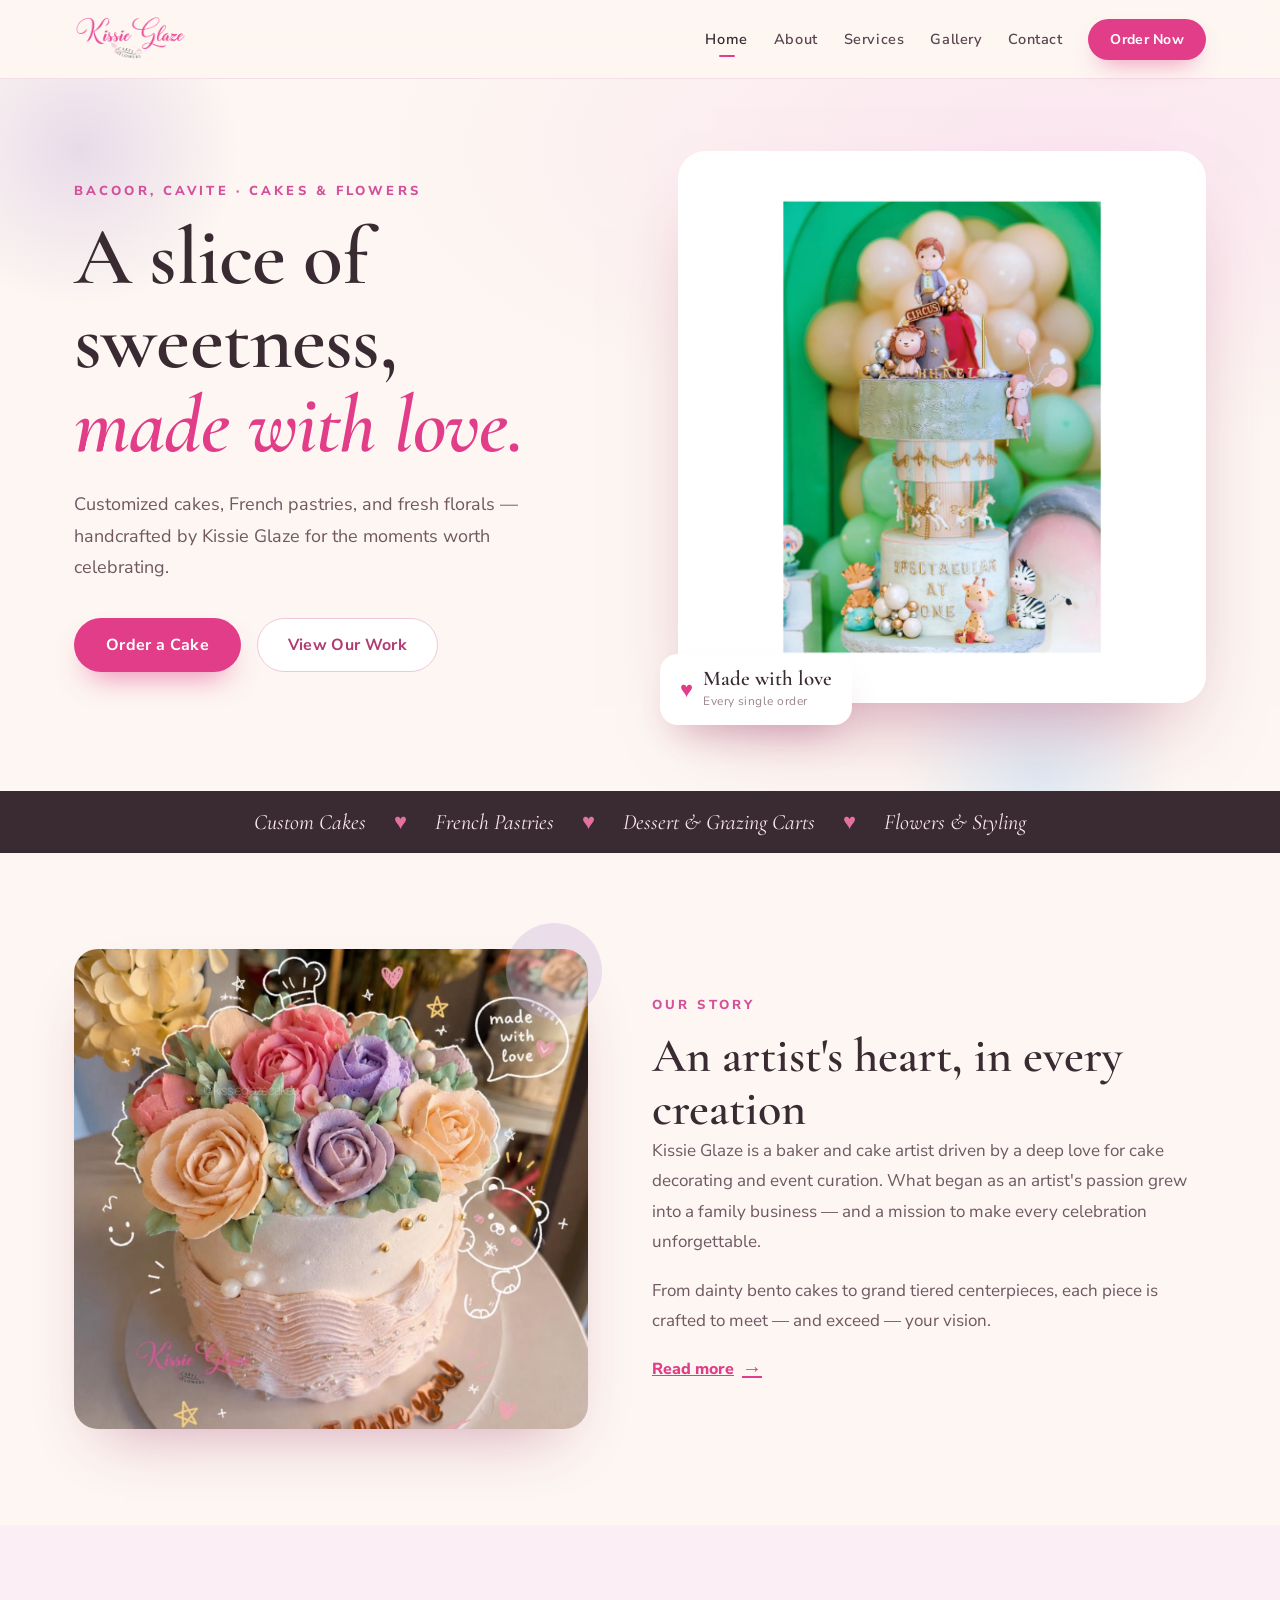
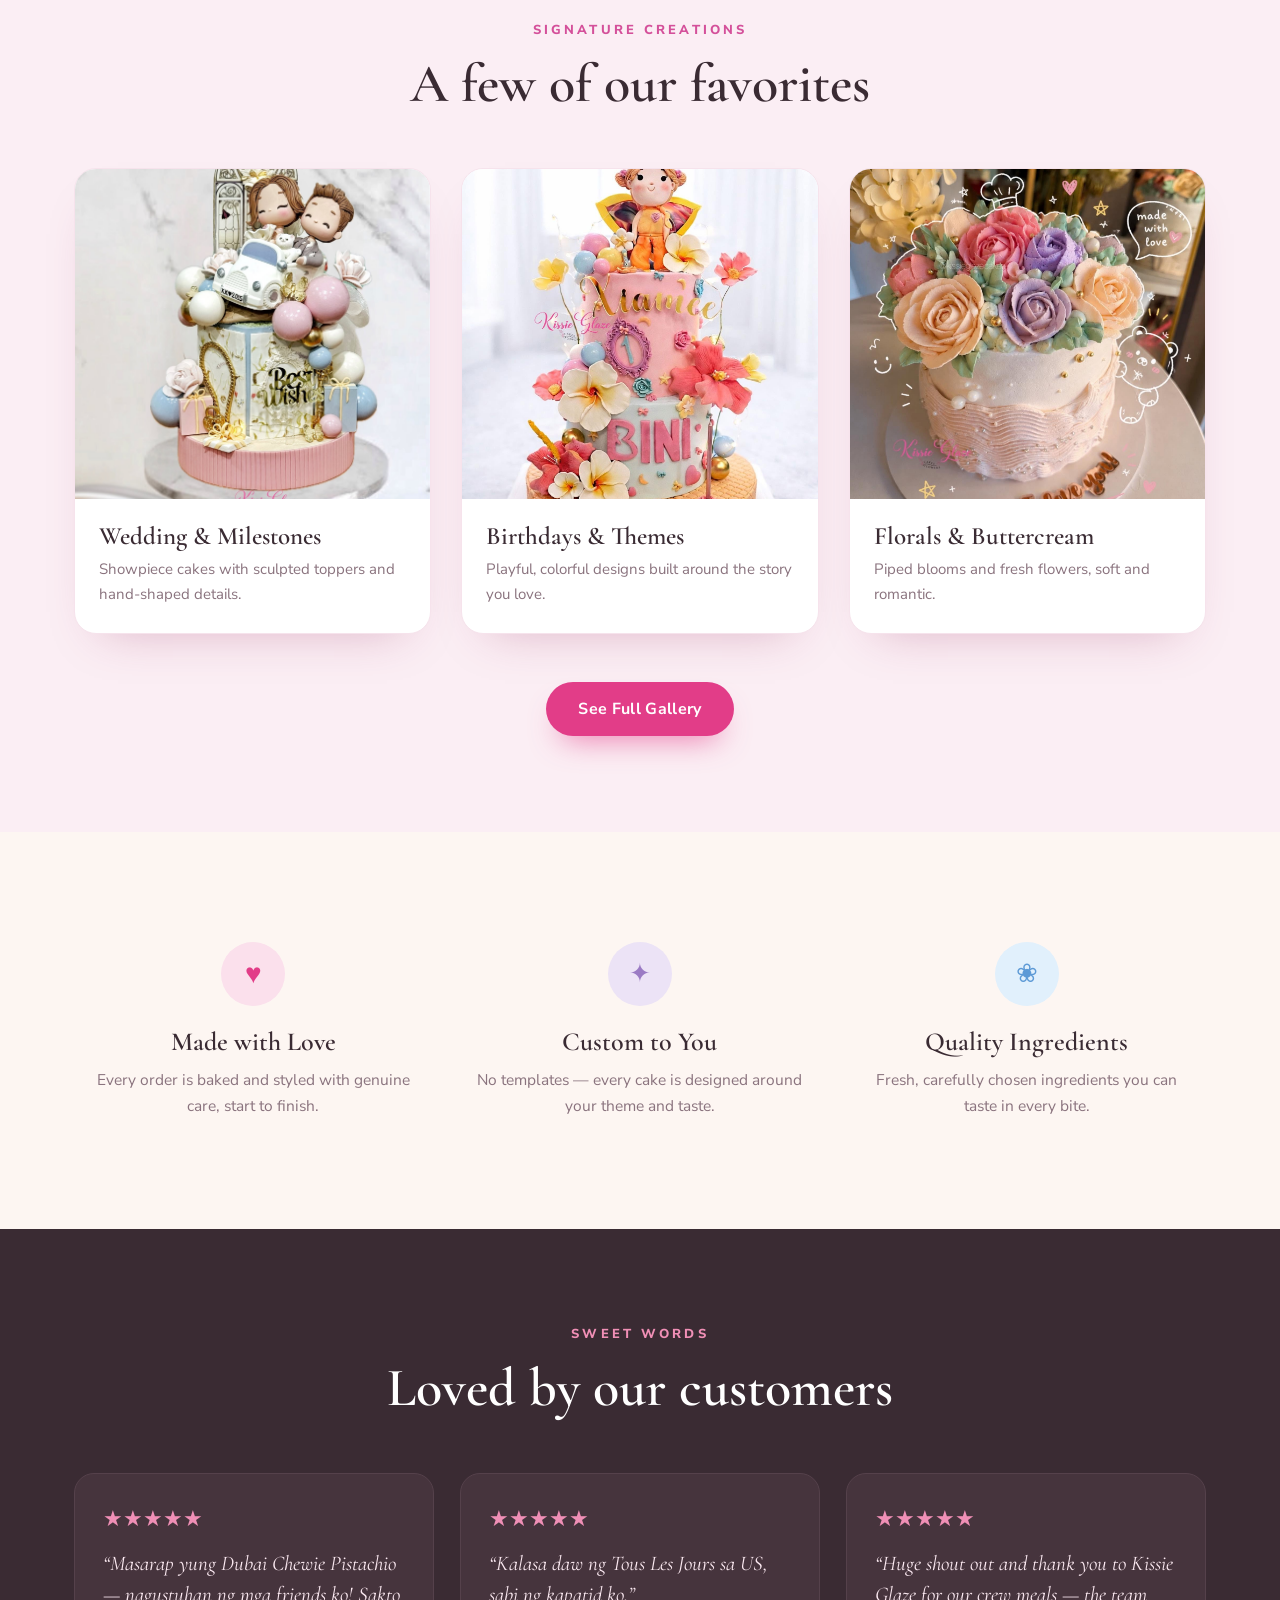
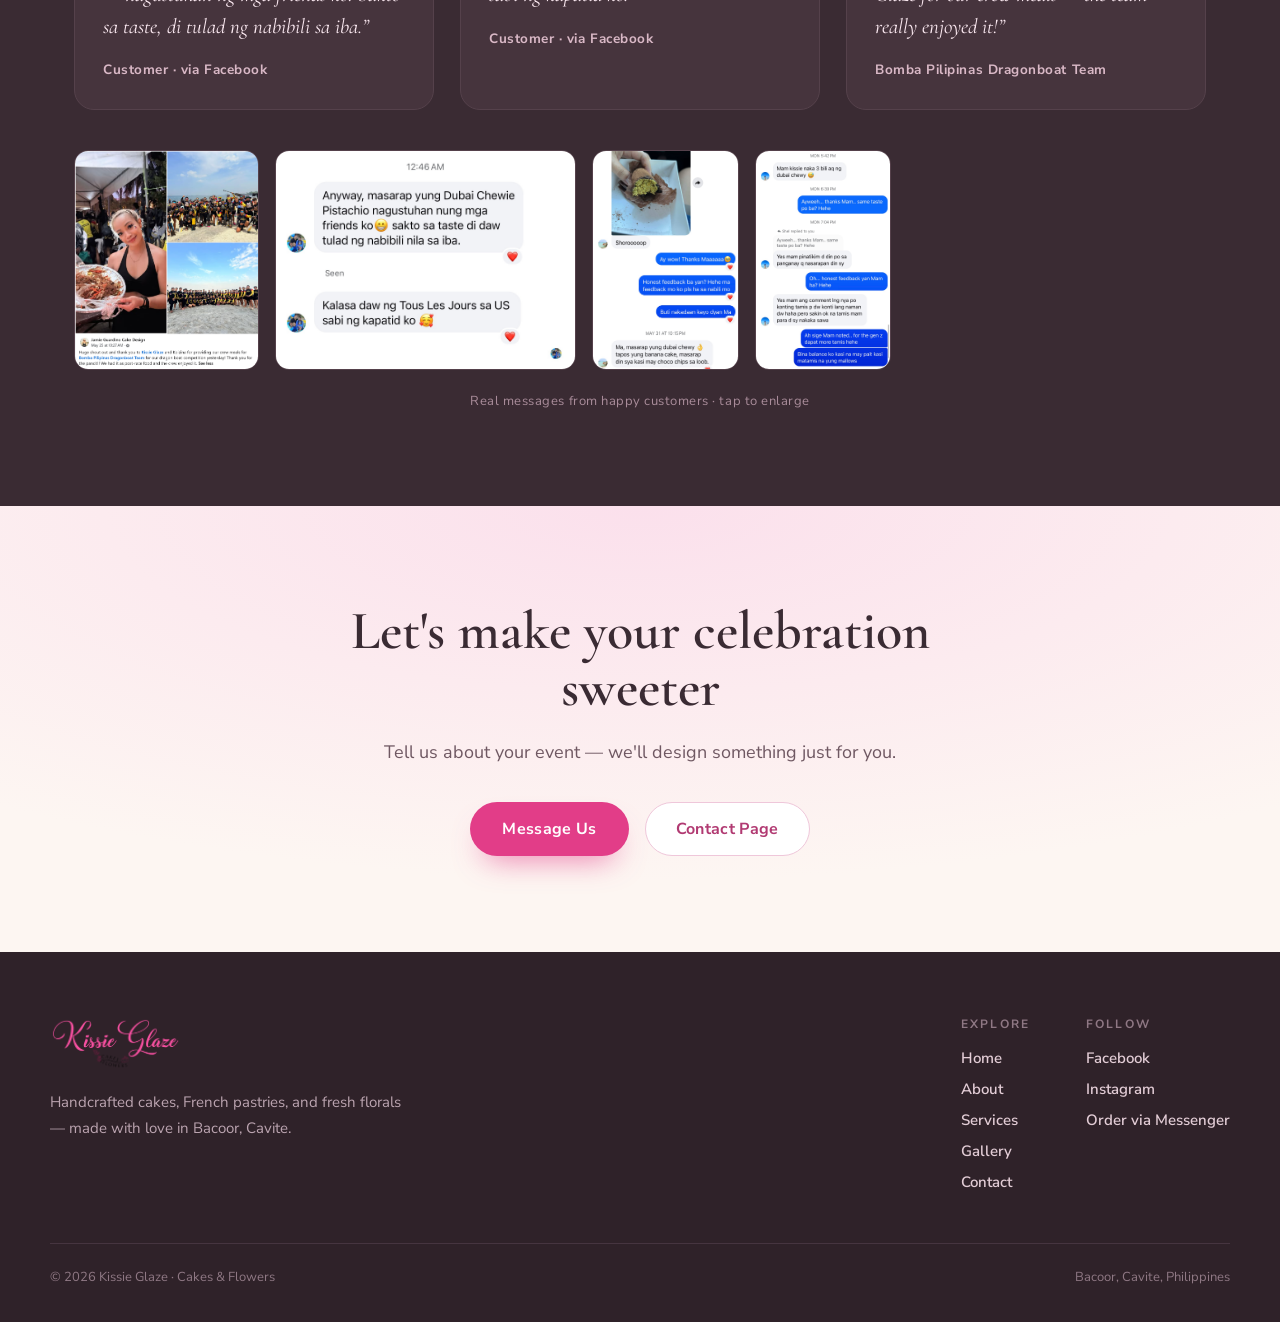
==== kissie-glaze/index.html @ 2065cc58 "Kisse-glaze pushed kissie glaze website," ====
<!doctype html>
<html lang="en">
  <head>
    <meta charset="UTF-8" />
    <meta name="viewport" content="width=device-width, initial-scale=1.0" />
    <title>Kissie Glaze — Cakes &amp; Flowers | Bacoor, Cavite</title>
    <meta
      name="description"
      content="Handcrafted customized cakes, French pastries, and fresh florals — made with love by Kissie Glaze in Bacoor, Cavite."
    />
    <link rel="preconnect" href="https://fonts.googleapis.com" />
    <link rel="preconnect" href="https://fonts.gstatic.com" crossorigin />
    <link
      href="https://fonts.googleapis.com/css2?family=Cormorant+Garamond:ital,wght@0,500;0,600;0,700;1,500;1,600&family=Nunito+Sans:wght@300;400;600;700;800&display=swap"
      rel="stylesheet"
    />
    <link rel="stylesheet" href="assets/css/styles.css" />
  </head>
  <body>
    <!-- ===== HEADER ===== -->
    <header class="site-header">
      <nav class="nav">
        <a class="nav__logo" href="index.html"
          ><img src="assets/img/logo.png" alt="Kissie Glaze"
        /></a>
        <button class="nav__toggle" aria-label="Toggle menu">
          <span></span><span></span><span></span>
        </button>
        <div class="nav__links">
          <a class="nav__link is-active" href="index.html">Home</a>
          <a class="nav__link" href="about.html">About</a>
          <a class="nav__link" href="services.html">Services</a>
          <a class="nav__link" href="gallery.html">Gallery</a>
          <a class="nav__link" href="contact.html">Contact</a>
          <a
            class="btn btn-primary btn-sm"
            href="https://m.me/kissieglazecakes"
            target="_blank"
            rel="noopener"
            >Order Now</a
          >
        </div>
      </nav>
    </header>

    <main>
      <!-- ===== HERO ===== -->
      <section class="hero">
        <span class="hero__blob hero__blob--1"></span>
        <span class="hero__blob hero__blob--2"></span>
        <div class="hero__inner">
          <div class="hero__text rise">
            <div class="kicker">Bacoor, Cavite · Cakes &amp; Flowers</div>
            <h1 class="display">
              A slice of sweetness,<br /><span class="italic accent"
                >made with love.</span
              >
            </h1>
            <p class="lead" style="max-width: 480px; margin: 22px 0 34px">
              Customized cakes, French pastries, and fresh florals — handcrafted
              by Kissie Glaze for the moments worth celebrating.
            </p>
            <div class="btn-row">
              <a
                class="btn btn-primary"
                href="https://m.me/kissieglazecakes"
                target="_blank"
                rel="noopener"
                >Order a Cake</a
              >
              <a class="btn btn-outline" href="gallery.html">View Our Work</a>
            </div>
          </div>
          <div class="hero__media rise">
            <div class="hero__frame">
              <img
                src="assets/img/cake-green.png"
                alt="Palette-knife painted cake by Kissie Glaze"
              />
            </div>
            <div class="hero__badge">
              <span class="heart">&#9829;</span>
              <span
                ><b>Made with love</b><small>Every single order</small></span
              >
            </div>
          </div>
        </div>
      </section>

      <!-- ===== VALUES STRIP ===== -->
      <div class="strip">
        <div class="strip__inner">
          <span>Custom Cakes</span><span class="dot">&#9829;</span>
          <span>French Pastries</span><span class="dot">&#9829;</span>
          <span>Dessert &amp; Grazing Carts</span
          ><span class="dot">&#9829;</span>
          <span>Flowers &amp; Styling</span>
        </div>
      </div>

      <!-- ===== STORY ===== -->
      <section class="split">
        <div class="split__media">
          <img src="assets/img/cake-floral.jpg" alt="Floral buttercream cake" />
          <span class="ring"></span>
        </div>
        <div class="split__body">
          <div class="kicker">Our Story</div>
          <h2 class="h-sub">An artist's heart, in every creation</h2>
          <p>
            Kissie Glaze is a baker and cake artist driven by a deep love for
            cake decorating and event curation. What began as an artist's
            passion grew into a family business — and a mission to make every
            celebration unforgettable.
          </p>
          <p>
            From dainty bento cakes to grand tiered centerpieces, each piece is
            crafted to meet — and exceed — your vision.
          </p>
          <a class="btn-link" href="about.html"
            >Read more <span style="font-size: 20px">&rarr;</span></a
          >
        </div>
      </section>

      <!-- ===== SIGNATURE CREATIONS ===== -->
      <section class="section" style="background: var(--pink-soft)">
        <div class="container">
          <div class="sec-head">
            <div class="kicker">Signature Creations</div>
            <h2 class="h-sec">A few of our favorites</h2>
          </div>
          <div class="grid grid--3">
            <article class="card">
              <img src="assets/img/cake-wedding.jpg" alt="Wedding cake" />
              <div class="card__body">
                <h3 class="card__title">Wedding &amp; Milestones</h3>
                <p>
                  Showpiece cakes with sculpted toppers and hand-shaped details.
                </p>
              </div>
            </article>
            <article class="card">
              <img src="assets/img/cake-birthday.jpg" alt="Birthday cake" />
              <div class="card__body">
                <h3 class="card__title">Birthdays &amp; Themes</h3>
                <p>
                  Playful, colorful designs built around the story you love.
                </p>
              </div>
            </article>
            <article class="card">
              <img
                src="assets/img/cake-floral.jpg"
                alt="Floral buttercream cake"
              />
              <div class="card__body">
                <h3 class="card__title">Florals &amp; Buttercream</h3>
                <p>Piped blooms and fresh flowers, soft and romantic.</p>
              </div>
            </article>
          </div>
          <div class="center" style="margin-top: 48px">
            <a class="btn btn-primary" href="gallery.html">See Full Gallery</a>
          </div>
        </div>
      </section>

      <!-- ===== VALUES ===== -->
      <section class="section">
        <div class="container">
          <div class="values">
            <div class="value">
              <div class="value__ic value__ic--pink">&#9829;</div>
              <h3>Made with Love</h3>
              <p>
                Every order is baked and styled with genuine care, start to
                finish.
              </p>
            </div>
            <div class="value">
              <div class="value__ic value__ic--lav">&#10022;</div>
              <h3>Custom to You</h3>
              <p>
                No templates — every cake is designed around your theme and
                taste.
              </p>
            </div>
            <div class="value">
              <div class="value__ic value__ic--blue">&#10048;</div>
              <h3>Quality Ingredients</h3>
              <p>
                Fresh, carefully chosen ingredients you can taste in every bite.
              </p>
            </div>
          </div>
        </div>
      </section>

      <!-- ===== TESTIMONIALS ===== -->
      <section class="section testi">
        <div class="container">
          <div class="sec-head">
            <div class="kicker">Sweet Words</div>
            <h2 class="h-sec">Loved by our customers</h2>
          </div>
          <div class="testi__grid">
            <div class="quote">
              <div class="stars">&#9733;&#9733;&#9733;&#9733;&#9733;</div>
              <p>
                “Masarap yung Dubai Chewie Pistachio — nagustuhan ng mga friends
                ko! Sakto sa taste, di tulad ng nabibili sa iba.”
              </p>
              <div class="who">Customer · via Facebook</div>
            </div>
            <div class="quote">
              <div class="stars">&#9733;&#9733;&#9733;&#9733;&#9733;</div>
              <p>“Kalasa daw ng Tous Les Jours sa US, sabi ng kapatid ko.”</p>
              <div class="who">Customer · via Facebook</div>
            </div>
            <div class="quote">
              <div class="stars">&#9733;&#9733;&#9733;&#9733;&#9733;</div>
              <p>
                “Huge shout out and thank you to Kissie Glaze for our crew meals
                — the team really enjoyed it!”
              </p>
              <div class="who">Bomba Pilipinas Dragonboat Team</div>
            </div>
          </div>
          <div class="shots">
            <img
              data-zoom
              src="assets/img/testi-1.png"
              alt="Customer message"
            />
            <img
              data-zoom
              src="assets/img/testi-2.png"
              alt="Customer message"
            />
            <img
              data-zoom
              src="assets/img/testi-3.png"
              alt="Customer message"
            />
            <img
              data-zoom
              src="assets/img/testi-4.png"
              alt="Customer message"
            />
          </div>
          <div class="shots__note">
            Real messages from happy customers · tap to enlarge
          </div>
        </div>
      </section>

      <!-- ===== CTA ===== -->
      <section class="section cta">
        <div class="container">
          <h2 class="h-sec">Let's make your celebration sweeter</h2>
          <p class="lead" style="margin: 20px 0 34px">
            Tell us about your event — we'll design something just for you.
          </p>
          <div class="btn-row" style="justify-content: center">
            <a
              class="btn btn-primary"
              href="https://m.me/kissieglazecakes"
              target="_blank"
              rel="noopener"
              >Message Us</a
            >
            <a class="btn btn-outline" href="contact.html">Contact Page</a>
          </div>
        </div>
      </section>
    </main>

    <!-- ===== FOOTER ===== -->
    <footer class="site-footer">
      <div class="footer__top">
        <div class="footer__brand">
          <img src="assets/img/logo.png" alt="Kissie Glaze" />
          <p>
            Handcrafted cakes, French pastries, and fresh florals — made with
            love in Bacoor, Cavite.
          </p>
        </div>
        <div class="footer__cols">
          <div class="footer__col">
            <h4>Explore</h4>
            <a href="index.html">Home</a>
            <a href="about.html">About</a>
            <a href="services.html">Services</a>
            <a href="gallery.html">Gallery</a>
            <a href="contact.html">Contact</a>
          </div>
          <div class="footer__col">
            <h4>Follow</h4>
            <a
              href="https://www.facebook.com/kissieglazecakes"
              target="_blank"
              rel="noopener"
              >Facebook</a
            >
            <a
              href="https://www.instagram.com/glacage_ph"
              target="_blank"
              rel="noopener"
              >Instagram</a
            >
            <a
              href="https://m.me/kissieglazecakes"
              target="_blank"
              rel="noopener"
              >Order via Messenger</a
            >
          </div>
        </div>
      </div>
      <div class="footer__bar">
        <span>© 2026 Kissie Glaze · Cakes &amp; Flowers</span>
        <span>Bacoor, Cavite, Philippines</span>
      </div>
    </footer>

    <!-- ===== LIGHTBOX ===== -->
    <div class="lightbox">
      <button class="lightbox__close" aria-label="Close">&#10005;</button
      ><img src="" alt="" />
    </div>

    <script src="assets/js/main.js"></script>
  </body>
</html>
---- kissie-glaze/assets/css/styles.css ----
/* ============================================================
   Kissie Glaze — Cakes & Flowers
   Shared stylesheet
   ============================================================ */

:root {
  --ink: #3a2b33;
  --bg: #fdf6f2;
  --pink: #e23d88;
  --pink-dark: #c8327a;
  --pink-soft: #fbeef4;
  --pink-tint: #fbe0ec;
  --lav: #c9b3db;
  --blue: #5d9ad6;
  --text: #6f5862;
  --muted: #8a737e;
  --card-border: #f6e3ec;
  --shadow-sm: 0 18px 40px -28px rgba(150, 40, 90, 0.3);
  --shadow-md: 0 22px 46px -28px rgba(150, 40, 90, 0.34);
  --shadow-lg: 0 40px 80px -36px rgba(150, 40, 90, 0.5);
  --maxw: 1180px;
}

* {
  box-sizing: border-box;
}
html {
  scroll-behavior: smooth;
}
body {
  margin: 0;
  font-family: "Nunito Sans", sans-serif;
  color: var(--ink);
  background: var(--bg);
  -webkit-font-smoothing: antialiased;
  overflow-x: hidden;
}
img {
  display: block;
  max-width: 100%;
}
a {
  color: inherit;
}

/* ---------- layout helpers ---------- */
.container {
  max-width: var(--maxw);
  margin: 0 auto;
  padding-left: 24px;
  padding-right: 24px;
}
.section {
  padding: 96px 0;
}
.section--sm {
  padding: 72px 0;
}
.center {
  text-align: center;
}
.sec-head {
  max-width: 620px;
  margin: 0 auto 56px;
  text-align: center;
}

.kicker {
  font-size: 13px;
  letter-spacing: 0.24em;
  text-transform: uppercase;
  color: #d4509a;
  font-weight: 800;
  margin-bottom: 16px;
}
h1,
h2,
h3 {
  font-family: "Cormorant Garamond", serif;
  font-weight: 600;
  color: var(--ink);
  margin: 0;
}
.display {
  font-size: clamp(44px, 6.4vw, 82px);
  line-height: 1.02;
  letter-spacing: -0.01em;
}
.h-page {
  font-size: clamp(40px, 6vw, 72px);
  line-height: 1.02;
}
.h-sec {
  font-size: clamp(34px, 4.6vw, 54px);
  line-height: 1.06;
}
.h-sub {
  font-size: clamp(30px, 4.2vw, 48px);
  line-height: 1.1;
}
.lead {
  font-size: 18px;
  line-height: 1.75;
  color: var(--text);
}
p {
  color: var(--text);
  line-height: 1.75;
}
.italic {
  font-style: italic;
}
.accent {
  color: var(--pink);
}

/* ---------- buttons ---------- */
.btn {
  display: inline-flex;
  align-items: center;
  justify-content: center;
  gap: 8px;
  font-family: "Nunito Sans", sans-serif;
  font-size: 16px;
  font-weight: 700;
  border-radius: 999px;
  cursor: pointer;
  text-decoration: none;
  border: none;
  transition:
    transform 0.25s ease,
    box-shadow 0.25s ease,
    background 0.25s ease;
  letter-spacing: 0.02em;
}
.btn:hover {
  transform: translateY(-2px);
}
.btn-primary {
  background: var(--pink);
  color: #fff;
  padding: 16px 32px;
  box-shadow: 0 16px 30px -14px rgba(226, 61, 136, 0.7);
}
.btn-primary:hover {
  background: var(--pink-dark);
}
.btn-outline {
  background: #fff;
  border: 1.5px solid #efc7da;
  color: #b13a72;
  padding: 15px 30px;
}
.btn-sm {
  padding: 11px 22px;
  font-size: 14px;
  box-shadow: 0 12px 24px -12px rgba(226, 61, 136, 0.7);
}
.btn-link {
  background: none;
  border: none;
  color: var(--pink);
  font-size: 16px;
  font-weight: 800;
  cursor: pointer;
  display: inline-flex;
  align-items: center;
  gap: 8px;
  padding: 0;
}
.btn-row {
  display: flex;
  gap: 16px;
  flex-wrap: wrap;
  align-items: center;
}

/* ---------- header / nav ---------- */
.site-header {
  position: sticky;
  top: 0;
  z-index: 60;
  background: rgba(253, 246, 242, 0.86);
  backdrop-filter: blur(12px);
  -webkit-backdrop-filter: blur(12px);
  border-bottom: 1px solid #f4dde7;
}
.nav {
  max-width: var(--maxw);
  margin: 0 auto;
  padding: 14px 24px;
  display: flex;
  align-items: center;
  justify-content: space-between;
  gap: 18px;
}
.nav__logo img {
  height: 50px;
  width: auto;
}
.nav__links {
  display: flex;
  align-items: center;
  gap: 26px;
}
.nav__link {
  position: relative;
  text-decoration: none;
  font-size: 14.5px;
  font-weight: 600;
  letter-spacing: 0.04em;
  color: #5a4651;
  padding: 4px 0;
  transition: color 0.2s ease;
}
.nav__link:hover {
  color: var(--pink);
}
.nav__link::after {
  content: "";
  position: absolute;
  left: 50%;
  transform: translateX(-50%);
  bottom: -4px;
  height: 2px;
  width: 16px;
  border-radius: 2px;
  background: var(--pink);
  opacity: 0;
  transition: opacity 0.2s ease;
}
.nav__link.is-active {
  color: var(--ink);
}
.nav__link.is-active::after {
  opacity: 1;
}
.nav__toggle {
  display: none;
  background: none;
  border: none;
  cursor: pointer;
  flex-direction: column;
  gap: 5px;
  padding: 8px;
}
.nav__toggle span {
  display: block;
  width: 24px;
  height: 2px;
  background: var(--ink);
  border-radius: 2px;
  transition: 0.25s;
}

/* ---------- hero ---------- */
.hero {
  position: relative;
  overflow: hidden;
  background: radial-gradient(
    120% 90% at 85% 10%,
    #fbe6f0 0%,
    var(--bg) 46%,
    var(--bg) 100%
  );
}
.hero__blob {
  position: absolute;
  border-radius: 50%;
  pointer-events: none;
}
.hero__blob--1 {
  top: -90px;
  left: -80px;
  width: 320px;
  height: 320px;
  background: radial-gradient(
    circle,
    rgba(201, 179, 219, 0.4),
    transparent 70%
  );
}
.hero__blob--2 {
  bottom: -120px;
  right: 8%;
  width: 280px;
  height: 280px;
  background: radial-gradient(
    circle,
    rgba(188, 220, 246, 0.45),
    transparent 70%
  );
}
.hero__inner {
  max-width: var(--maxw);
  margin: 0 auto;
  padding: 72px 24px 88px;
  display: flex;
  align-items: center;
  gap: 56px;
  flex-wrap: wrap;
  position: relative;
}
.hero__text {
  flex: 1 1 380px;
  min-width: 300px;
}
.hero__media {
  flex: 1 1 360px;
  min-width: 300px;
  position: relative;
}
.hero__frame {
  position: relative;
  border-radius: 28px;
  overflow: hidden;
  box-shadow: var(--shadow-lg);
  border: 6px solid #fff;
}
.hero__frame img {
  width: 100%;
  height: 540px;
  object-fit: cover;
}
.hero__badge {
  position: absolute;
  bottom: -22px;
  left: -18px;
  background: #fff;
  border-radius: 18px;
  padding: 14px 20px;
  box-shadow: 0 20px 40px -18px rgba(150, 40, 90, 0.4);
  display: flex;
  align-items: center;
  gap: 10px;
  animation: floaty 5s ease-in-out infinite;
}
.hero__badge .heart {
  color: var(--pink);
  font-size: 22px;
}
.hero__badge b {
  font-family: "Cormorant Garamond", serif;
  font-size: 21px;
  font-weight: 600;
  line-height: 1;
  display: block;
}
.hero__badge small {
  font-size: 12px;
  color: #9a8590;
  letter-spacing: 0.04em;
}

/* ---------- values strip ---------- */
.strip {
  background: var(--ink);
  color: #fbe6f0;
}
.strip__inner {
  max-width: var(--maxw);
  margin: 0 auto;
  padding: 18px 24px;
  display: flex;
  flex-wrap: wrap;
  gap: 10px 28px;
  justify-content: center;
  align-items: center;
  font-family: "Cormorant Garamond", serif;
  font-size: 22px;
  font-style: italic;
}
.strip__inner .dot {
  color: #e6709f;
}

/* ---------- split (story) ---------- */
.split {
  max-width: var(--maxw);
  margin: 0 auto;
  padding: 96px 24px;
  display: flex;
  gap: 64px;
  align-items: center;
  flex-wrap: wrap;
}
.split__media {
  flex: 1 1 320px;
  min-width: 280px;
  position: relative;
}
.split__media img {
  width: 100%;
  height: 480px;
  object-fit: cover;
  border-radius: 24px;
  box-shadow: 0 30px 60px -30px rgba(150, 40, 90, 0.42);
}
.split__media .ring {
  position: absolute;
  top: -26px;
  right: -14px;
  width: 96px;
  height: 96px;
  border-radius: 50%;
  background: var(--lav);
  opacity: 0.35;
}
.split__body {
  flex: 1 1 360px;
  min-width: 300px;
}
.split__body p {
  font-size: 17px;
  line-height: 1.8;
  margin: 0 0 18px;
}

/* ---------- cards grid ---------- */
.grid {
  display: grid;
  gap: 30px;
}
.grid--3 {
  grid-template-columns: repeat(auto-fit, minmax(260px, 1fr));
}
.grid--svc {
  grid-template-columns: repeat(auto-fit, minmax(280px, 1fr));
  gap: 26px;
}
.card {
  background: #fff;
  border-radius: 22px;
  overflow: hidden;
  border: 1px solid var(--card-border);
  box-shadow: var(--shadow-md);
  transition:
    transform 0.4s cubic-bezier(0.2, 0.7, 0.2, 1),
    box-shadow 0.4s ease;
}
.card:hover {
  transform: translateY(-6px);
  box-shadow: 0 30px 56px -28px rgba(150, 40, 90, 0.42);
}
.card img {
  width: 100%;
  height: 330px;
  object-fit: cover;
}
.card__body {
  padding: 22px 24px 26px;
}
.card__title {
  font-size: 25px;
  margin-bottom: 6px;
}
.card__body p {
  margin: 0;
  font-size: 15px;
  line-height: 1.65;
  color: var(--muted);
}

/* ---------- values icons ---------- */
.values {
  display: grid;
  grid-template-columns: repeat(auto-fit, minmax(240px, 1fr));
  gap: 28px;
}
.value {
  text-align: center;
  padding: 14px;
}
.value__ic {
  width: 64px;
  height: 64px;
  border-radius: 50%;
  display: flex;
  align-items: center;
  justify-content: center;
  margin: 0 auto 20px;
  font-size: 28px;
}
.value__ic--pink {
  background: #fbe0ec;
  color: var(--pink);
}
.value__ic--lav {
  background: #ece3f6;
  color: #9b7bc4;
  font-size: 26px;
}
.value__ic--blue {
  background: #e1f0fc;
  color: var(--blue);
  font-size: 26px;
}
.value h3 {
  font-size: 26px;
  margin-bottom: 10px;
}
.value p {
  margin: 0;
  font-size: 15.5px;
  line-height: 1.7;
  color: var(--muted);
}

/* ---------- testimonials ---------- */
.testi {
  background: var(--ink);
  color: #fff;
}
.testi .kicker {
  color: #f08fb6;
}
.testi .h-sec {
  color: #fff;
}
.testi__grid {
  display: grid;
  grid-template-columns: repeat(auto-fit, minmax(260px, 1fr));
  gap: 26px;
}
.quote {
  background: #46343d;
  border: 1px solid #55414b;
  border-radius: 20px;
  padding: 30px 28px;
}
.quote .stars {
  color: #f08fb6;
  font-size: 22px;
  margin-bottom: 14px;
}
.quote p {
  font-family: "Cormorant Garamond", serif;
  font-style: italic;
  font-size: 21px;
  line-height: 1.5;
  color: #fbe9f1;
  margin: 0 0 18px;
}
.quote .who {
  font-size: 13.5px;
  font-weight: 700;
  letter-spacing: 0.04em;
  color: #d9b8c6;
}
.shots {
  margin-top: 40px;
  display: flex;
  gap: 16px;
  overflow-x: auto;
  padding-bottom: 8px;
}
.shots img {
  height: 220px;
  width: auto;
  border-radius: 14px;
  border: 1px solid #55414b;
  flex: none;
  background: #fff;
  cursor: zoom-in;
  transition: transform 0.4s ease;
}
.shots img:hover {
  transform: scale(1.03);
}
.shots__note {
  text-align: center;
  font-size: 13px;
  color: #a98c9a;
  margin-top: 14px;
  letter-spacing: 0.04em;
}

/* ---------- cta band ---------- */
.cta {
  background: radial-gradient(
    120% 120% at 50% 0%,
    var(--pink-tint) 0%,
    var(--bg) 70%
  );
  text-align: center;
}
.cta .container {
  max-width: 680px;
}

/* ---------- page header ---------- */
.page-head {
  padding: 74px 24px 40px;
  text-align: center;
  background: radial-gradient(110% 90% at 50% 0%, #fbe6f0 0%, var(--bg) 55%);
}
.page-head--l {
  background: radial-gradient(110% 90% at 20% 0%, #fbe6f0 0%, var(--bg) 55%);
}
.page-head--r {
  background: radial-gradient(110% 90% at 80% 0%, #fbe6f0 0%, var(--bg) 55%);
}
.page-head .h-page {
  margin: 0 auto 18px;
  max-width: 760px;
}
.page-head .lead {
  max-width: 560px;
  margin: 0 auto;
}

/* ---------- services ---------- */
.svc {
  background: #fff;
  border-radius: 20px;
  padding: 34px 30px;
  border: 1px solid var(--card-border);
  box-shadow: var(--shadow-sm);
  transition:
    transform 0.4s cubic-bezier(0.2, 0.7, 0.2, 1),
    box-shadow 0.4s ease;
}
.svc:hover {
  transform: translateY(-6px);
  box-shadow: 0 30px 56px -28px rgba(150, 40, 90, 0.42);
}
.svc__no {
  font-family: "Cormorant Garamond", serif;
  font-style: italic;
  font-size: 22px;
  color: #e6a0c1;
  margin-bottom: 14px;
}
.svc h3 {
  font-size: 27px;
  margin-bottom: 12px;
}
.svc p {
  margin: 0;
  font-size: 15.5px;
  line-height: 1.72;
  color: var(--muted);
}

.quote-band {
  background: var(--ink);
  border-radius: 24px;
  padding: 40px 36px;
  display: flex;
  gap: 24px;
  align-items: center;
  flex-wrap: wrap;
  justify-content: space-between;
}
.quote-band h3 {
  font-size: 30px;
  color: #fff;
  margin-bottom: 10px;
}
.quote-band p {
  margin: 0;
  font-size: 16px;
  line-height: 1.7;
  color: #e3cdd6;
}
.quote-band .btn {
  white-space: nowrap;
}

.steps {
  display: grid;
  grid-template-columns: repeat(auto-fit, minmax(220px, 1fr));
  gap: 24px;
}
.step {
  text-align: center;
  padding: 8px;
}
.step__n {
  width: 56px;
  height: 56px;
  border-radius: 50%;
  background: #fbe0ec;
  color: var(--pink);
  font-family: "Cormorant Garamond", serif;
  font-size: 26px;
  font-weight: 700;
  display: flex;
  align-items: center;
  justify-content: center;
  margin: 0 auto 18px;
}
.step h3 {
  font-size: 23px;
  margin-bottom: 8px;
}
.step p {
  margin: 0;
  font-size: 14.5px;
  line-height: 1.68;
  color: var(--muted);
}

/* ---------- gallery ---------- */
.masonry {
  column-count: 3;
  column-gap: 20px;
}
.masonry__item {
  break-inside: avoid;
  margin-bottom: 20px;
  border-radius: 18px;
  overflow: hidden;
  box-shadow: 0 18px 40px -26px rgba(150, 40, 90, 0.36);
  border: 1px solid #f3dde7;
}
.masonry__item img {
  width: 100%;
  height: auto;
  cursor: zoom-in;
  transition:
    transform 0.5s cubic-bezier(0.2, 0.7, 0.2, 1),
    filter 0.5s ease;
}
.masonry__item img:hover {
  transform: scale(1.03);
  filter: saturate(1.05);
}

/* ---------- contact ---------- */
.contact {
  max-width: 1120px;
  margin: 0 auto;
  padding: 56px 24px 96px;
  display: flex;
  gap: 44px;
  flex-wrap: wrap;
  align-items: flex-start;
}
.contact__form {
  flex: 1 1 380px;
  min-width: 300px;
}
.contact__aside {
  flex: 1 1 320px;
  min-width: 280px;
  display: flex;
  flex-direction: column;
  gap: 22px;
}
.form-card {
  background: #fff;
  border: 1px solid #f3dde7;
  border-radius: 22px;
  padding: 36px 32px;
  box-shadow: 0 22px 46px -30px rgba(150, 40, 90, 0.3);
}
.field {
  display: flex;
  flex-direction: column;
  gap: 7px;
  font-size: 13px;
  font-weight: 700;
  letter-spacing: 0.04em;
  color: #7a6470;
  text-transform: uppercase;
}
.field input,
.field select,
.field textarea {
  border: 1.5px solid #f0dbe5;
  border-radius: 12px;
  padding: 13px 15px;
  font-size: 15px;
  color: var(--ink);
  background: #fdf8fa;
  outline: none;
  font-weight: 400;
  letter-spacing: normal;
  text-transform: none;
}
.field input:focus,
.field select:focus,
.field textarea:focus {
  border-color: var(--pink);
}
.field textarea {
  resize: vertical;
}
.form-grid {
  display: flex;
  flex-direction: column;
  gap: 18px;
}
.form-row {
  display: flex;
  gap: 14px;
  flex-wrap: wrap;
}
.form-row .field {
  flex: 1 1 150px;
}
.thanks {
  background: #fff;
  border: 1px solid #f3dde7;
  border-radius: 22px;
  padding: 48px 40px;
  text-align: center;
  box-shadow: 0 22px 46px -30px rgba(150, 40, 90, 0.34);
}
.thanks .heart {
  font-size: 46px;
  color: var(--pink);
  margin-bottom: 14px;
}
.thanks h3 {
  font-size: 32px;
  margin-bottom: 12px;
}
.thanks p {
  margin: 0 0 24px;
  font-size: 16px;
  line-height: 1.7;
}

.info-card {
  border-radius: 20px;
  padding: 30px 28px;
}
.info-card--soft {
  background: var(--pink-soft);
}
.info-card--white {
  background: #fff;
  border: 1px solid #f3dde7;
}
.info-card h3 {
  font-size: 26px;
  margin-bottom: 16px;
}
.contact-link {
  text-decoration: none;
  display: flex;
  align-items: center;
  gap: 12px;
  background: #fff;
  border: 1px solid #f0dbe5;
  border-radius: 14px;
  padding: 14px 18px;
  color: var(--ink);
  font-weight: 700;
  font-size: 15px;
  transition: transform 0.25s ease;
  word-break: break-word;
}
.contact-link:hover {
  transform: translateY(-2px);
}
.contact-link .badge {
  width: 34px;
  height: 34px;
  border-radius: 50%;
  color: #fff;
  display: flex;
  align-items: center;
  justify-content: center;
  font-weight: 700;
  flex: none;
}
.badge--fb {
  background: #1877f2;
  font-family: Georgia, serif;
}
.badge--ig {
  background: linear-gradient(
    45deg,
    #f09433,
    #e6683c,
    #dc2743,
    #cc2366,
    #bc1888
  );
}
.info-row {
  display: flex;
  gap: 10px;
  align-items: flex-start;
  margin-bottom: 10px;
}
.info-row .pin {
  color: var(--pink);
  font-size: 18px;
}
.info-row div {
  font-size: 15.5px;
  line-height: 1.6;
  color: var(--text);
}
.info-row small {
  font-size: 14px;
  color: #9a8590;
}
.map-wrap {
  margin-top: 18px;
  border-radius: 14px;
  overflow: hidden;
  border: 1px solid #f0dbe5;
}
.map-wrap iframe {
  width: 100%;
  height: 220px;
  border: 0;
  display: block;
}

/* ---------- footer ---------- */
.site-footer {
  background: #2f2229;
  color: #e3cdd6;
  padding: 64px 24px 36px;
}
.footer__top {
  max-width: var(--maxw);
  margin: 0 auto;
  display: flex;
  gap: 40px;
  flex-wrap: wrap;
  justify-content: space-between;
}
.footer__brand {
  flex: 1 1 280px;
  max-width: 360px;
}
.footer__brand img {
  height: 58px;
  width: auto;
  margin-bottom: 16px;
  filter: brightness(1.05);
}
.footer__brand p {
  margin: 0;
  font-size: 15px;
  line-height: 1.7;
  color: #bba4b0;
}
.footer__cols {
  display: flex;
  gap: 56px;
  flex-wrap: wrap;
}
.footer__col h4 {
  font-family: "Nunito Sans", sans-serif;
  font-size: 12px;
  letter-spacing: 0.18em;
  text-transform: uppercase;
  color: #8f7884;
  font-weight: 700;
  margin: 0 0 16px;
}
.footer__col a {
  display: block;
  color: #e3cdd6;
  font-size: 15px;
  font-weight: 600;
  text-decoration: none;
  margin-bottom: 11px;
  transition: color 0.2s ease;
}
.footer__col a:hover {
  color: var(--pink);
}
.footer__bar {
  max-width: var(--maxw);
  margin: 40px auto 0;
  padding-top: 24px;
  border-top: 1px solid #463540;
  display: flex;
  justify-content: space-between;
  flex-wrap: wrap;
  gap: 10px;
  font-size: 13px;
  color: #8f7884;
}

/* ---------- lightbox ---------- */
.lightbox {
  position: fixed;
  inset: 0;
  z-index: 200;
  background: rgba(47, 34, 41, 0.86);
  backdrop-filter: blur(6px);
  display: none;
  align-items: center;
  justify-content: center;
  padding: 32px;
  cursor: zoom-out;
}
.lightbox.open {
  display: flex;
}
.lightbox img {
  max-width: 92vw;
  max-height: 88vh;
  border-radius: 14px;
  box-shadow: 0 40px 90px -30px rgba(0, 0, 0, 0.6);
  border: 4px solid #fff;
}
.lightbox__close {
  position: fixed;
  top: 24px;
  right: 28px;
  width: 46px;
  height: 46px;
  border-radius: 50%;
  background: #fff;
  border: none;
  cursor: pointer;
  font-size: 22px;
  color: var(--ink);
  line-height: 1;
  box-shadow: 0 8px 20px rgba(0, 0, 0, 0.3);
}

/* ---------- animations ---------- */
@keyframes floaty {
  0%,
  100% {
    transform: translateY(0);
  }
  50% {
    transform: translateY(-12px);
  }
}
@keyframes fadeUp {
  from {
    opacity: 0;
    transform: translateY(18px);
  }
  to {
    opacity: 1;
    transform: translateY(0);
  }
}
.rise {
  animation: fadeUp 0.7s cubic-bezier(0.2, 0.7, 0.2, 1) both;
}

/* ---------- responsive ---------- */
@media (max-width: 860px) {
  .nav__toggle {
    display: flex;
  }
  .nav__links {
    position: absolute;
    top: 100%;
    left: 0;
    right: 0;
    flex-direction: column;
    align-items: flex-start;
    gap: 0;
    background: rgba(253, 246, 242, 0.98);
    backdrop-filter: blur(12px);
    border-bottom: 1px solid #f4dde7;
    padding: 8px 24px 20px;
    max-height: 0;
    overflow: hidden;
    transition: max-height 0.3s ease;
  }
  .nav__links.open {
    max-height: 420px;
  }
  .nav__link {
    width: 100%;
    padding: 14px 0;
    font-size: 16px;
    border-bottom: 1px solid #f4dde7;
  }
  .nav__link::after {
    display: none;
  }
  .nav__link.is-active {
    color: var(--pink);
  }
  .nav__links .btn {
    margin-top: 14px;
    width: 100%;
  }
  .masonry {
    column-count: 2;
  }
  .section {
    padding: 72px 0;
  }
  .split,
  .hero__inner {
    padding-top: 56px;
    padding-bottom: 56px;
  }
}
@media (max-width: 520px) {
  .masonry {
    column-count: 1;
  }
  .hero__frame img {
    height: 420px;
  }
  .strip__inner {
    font-size: 18px;
  }
}
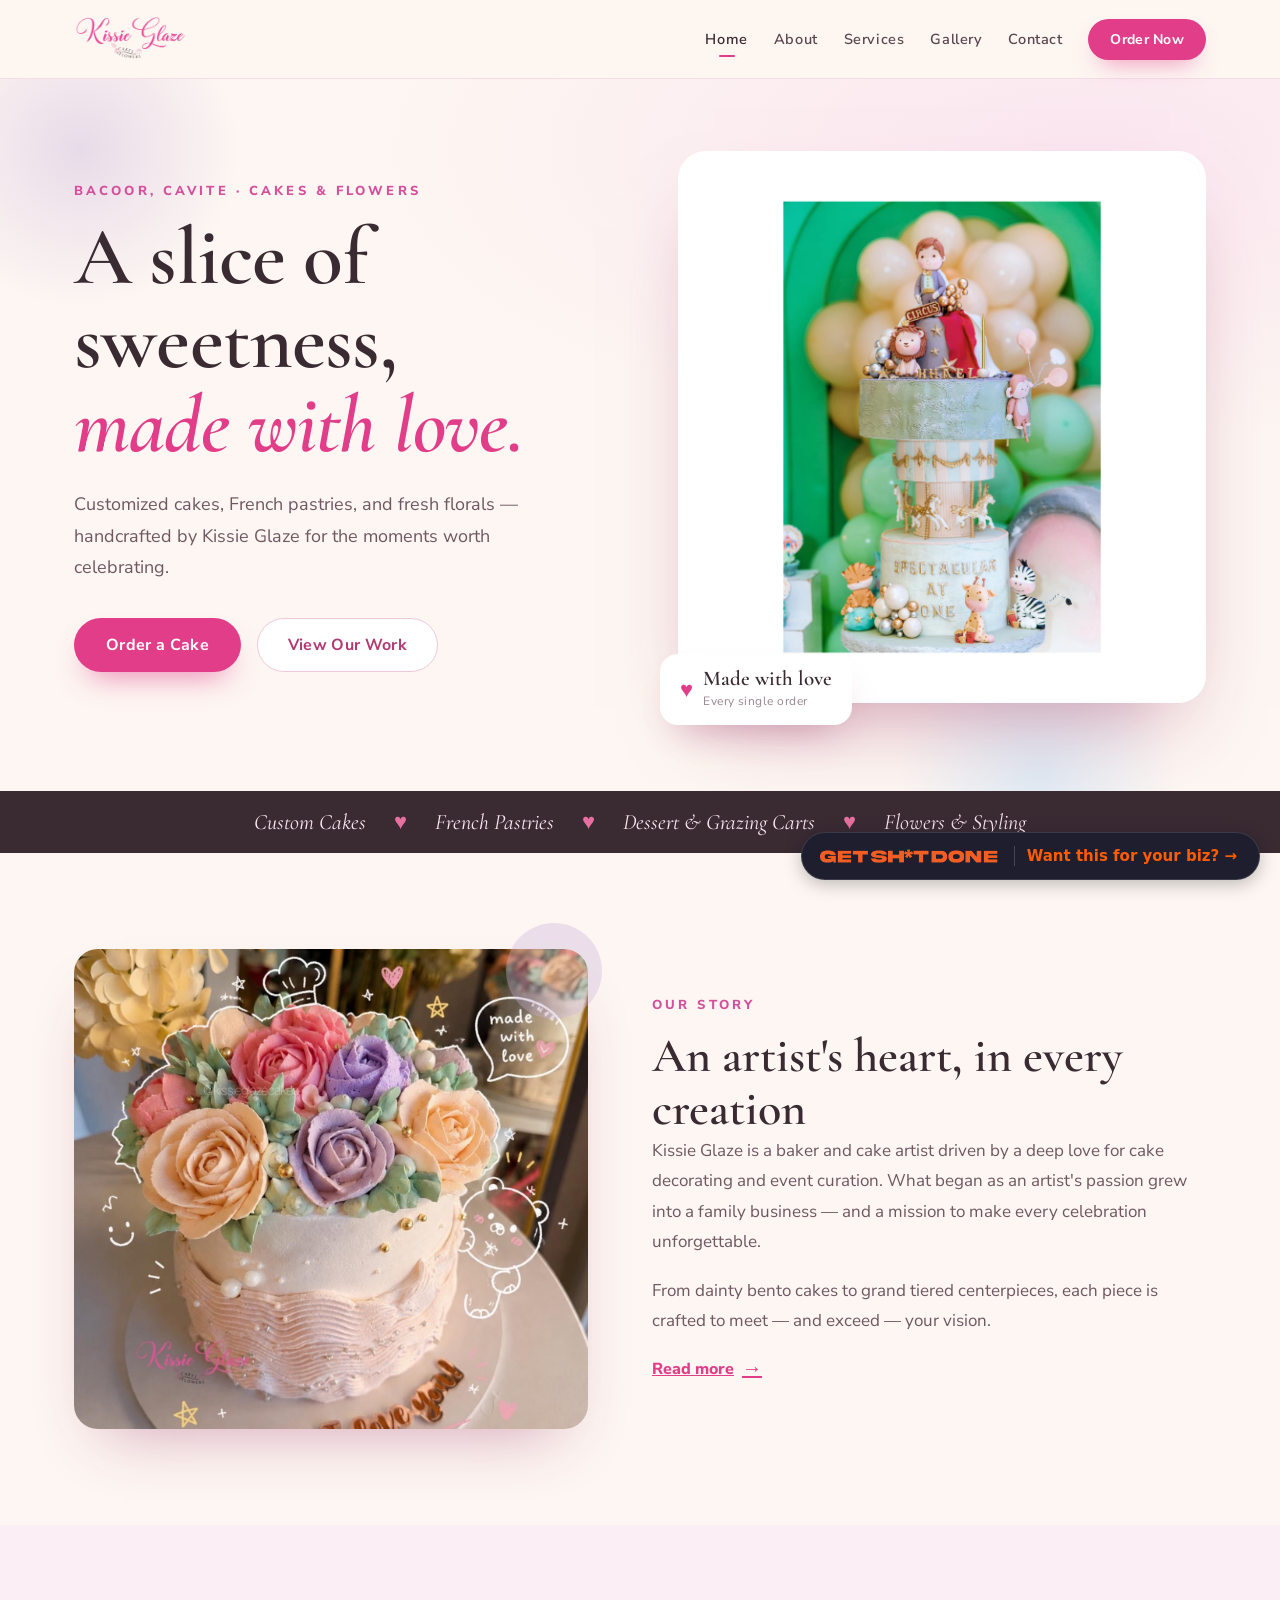
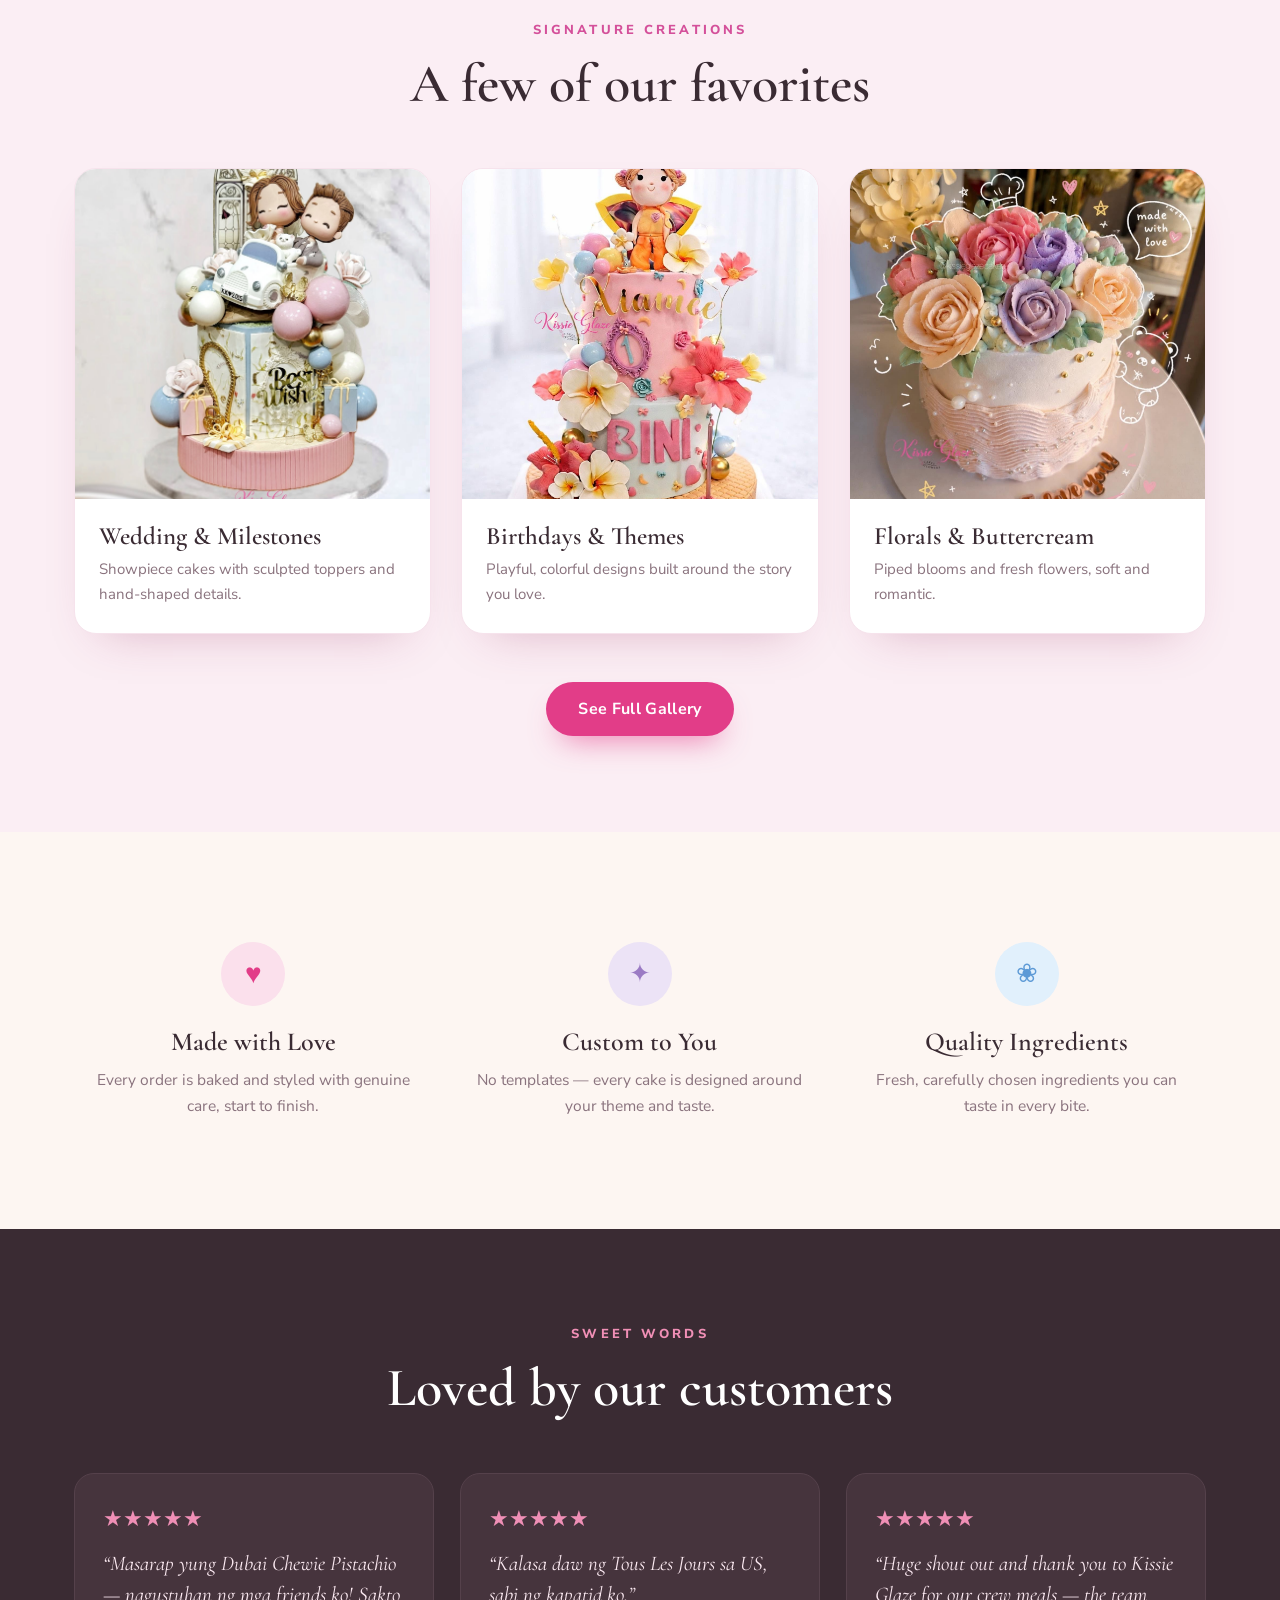
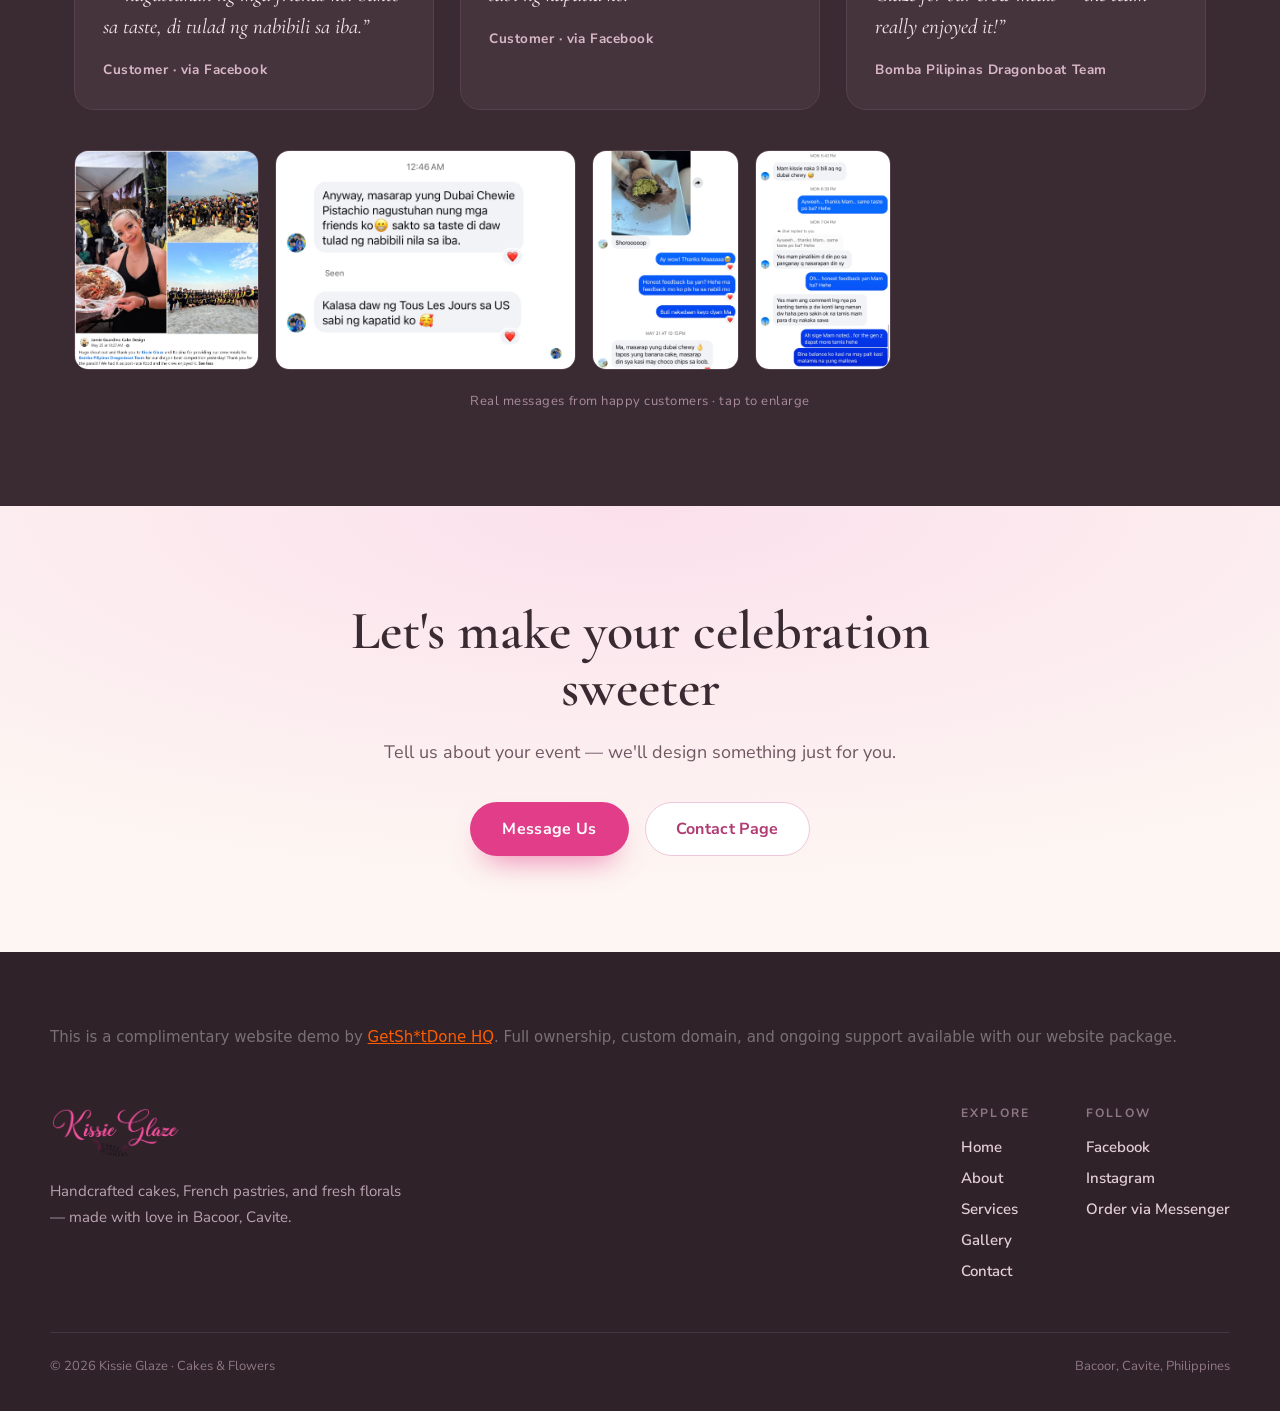
==== commit ff3e794b: "Added water mark Added watermark and disclaimer" ====
--- a/kissie-glaze/index.html
+++ b/kissie-glaze/index.html
@@ -44,6 +44,79 @@
     </header>
 
     <main>
+      <!-- ===== GSD Watermark ===== -->
+      <style>
+        .gsd-wm-badge {
+          position: fixed;
+          bottom: 20px;
+          right: 20px;
+          z-index: 9999;
+          display: flex;
+          align-items: center;
+          gap: 12px;
+          background: #1e1e2e;
+          border: 1px solid rgba(255, 255, 255, 0.12);
+          border-radius: 999px;
+          padding: 13px 22px 13px 14px;
+          text-decoration: none;
+          box-shadow: 0 4px 18px rgba(0, 0, 0, 0.25);
+          font-family: "Outfit", system-ui, sans-serif;
+          transition:
+            transform 0.15s ease,
+            box-shadow 0.15s ease;
+        }
+        .gsd-wm-badge:hover {
+          transform: translateY(-2px);
+          box-shadow: 0 6px 22px rgba(0, 0, 0, 0.32);
+        }
+        .gsd-wm-badge img {
+          height: 20px;
+          width: auto;
+          display: block;
+        }
+        .gsd-wm-badge__divider {
+          width: 1px;
+          height: 20px;
+          background: rgba(255, 255, 255, 0.18);
+        }
+        .gsd-wm-badge__text {
+          font-size: 15px;
+          font-weight: 600;
+          color: #ff5c00;
+          white-space: nowrap;
+        }
+
+        @media (max-width: 480px) {
+          .gsd-wm-badge {
+            bottom: 14px;
+            right: 14px;
+            padding: 11px 18px 11px 12px;
+            gap: 10px;
+          }
+          .gsd-wm-badge img {
+            height: 17px;
+          }
+          .gsd-wm-badge__divider {
+            height: 17px;
+          }
+          .gsd-wm-badge__text {
+            font-size: 13px;
+          }
+        }
+      </style>
+
+      <a
+        href="https://getshtdonehq.com"
+        class="gsd-wm-badge"
+        target="_blank"
+        rel="noopener"
+        aria-label="Built by GetSh*tDone HQ — get a free website for your business"
+      >
+        <img src="assets/img/logo-orange.png" alt="GetSh*tDone HQ" />
+        <span class="gsd-wm-badge__divider"></span>
+        <span class="gsd-wm-badge__text">Want this for your biz? →</span>
+      </a>
+
       <!-- ===== HERO ===== -->
       <section class="hero">
         <span class="hero__blob hero__blob--1"></span>
@@ -278,10 +351,31 @@
     </main>
 
     <!-- ===== FOOTER ===== -->
+
     <footer class="site-footer">
       <div class="footer__top">
+        <p
+          style="
+            font-family: &quot;Outfit&quot;, system-ui, sans-serif;
+            font-size: 15px;
+            color: rgba(210, 208, 208, 0.45);
+            text-align: center;
+            margin-top: 8px;
+          "
+        >
+          This is a complimentary website demo by
+          <a
+            href="https://getshtdonehq.com"
+            target="_blank"
+            rel="noopener"
+            style="color: #ff5c00; text-decoration: underline"
+            >GetSh*tDone HQ</a
+          >. Full ownership, custom domain, and ongoing support available with
+          our website package.
+        </p>
         <div class="footer__brand">
           <img src="assets/img/logo.png" alt="Kissie Glaze" />
+
           <p>
             Handcrafted cakes, French pastries, and fresh florals — made with
             love in Bacoor, Cavite.
